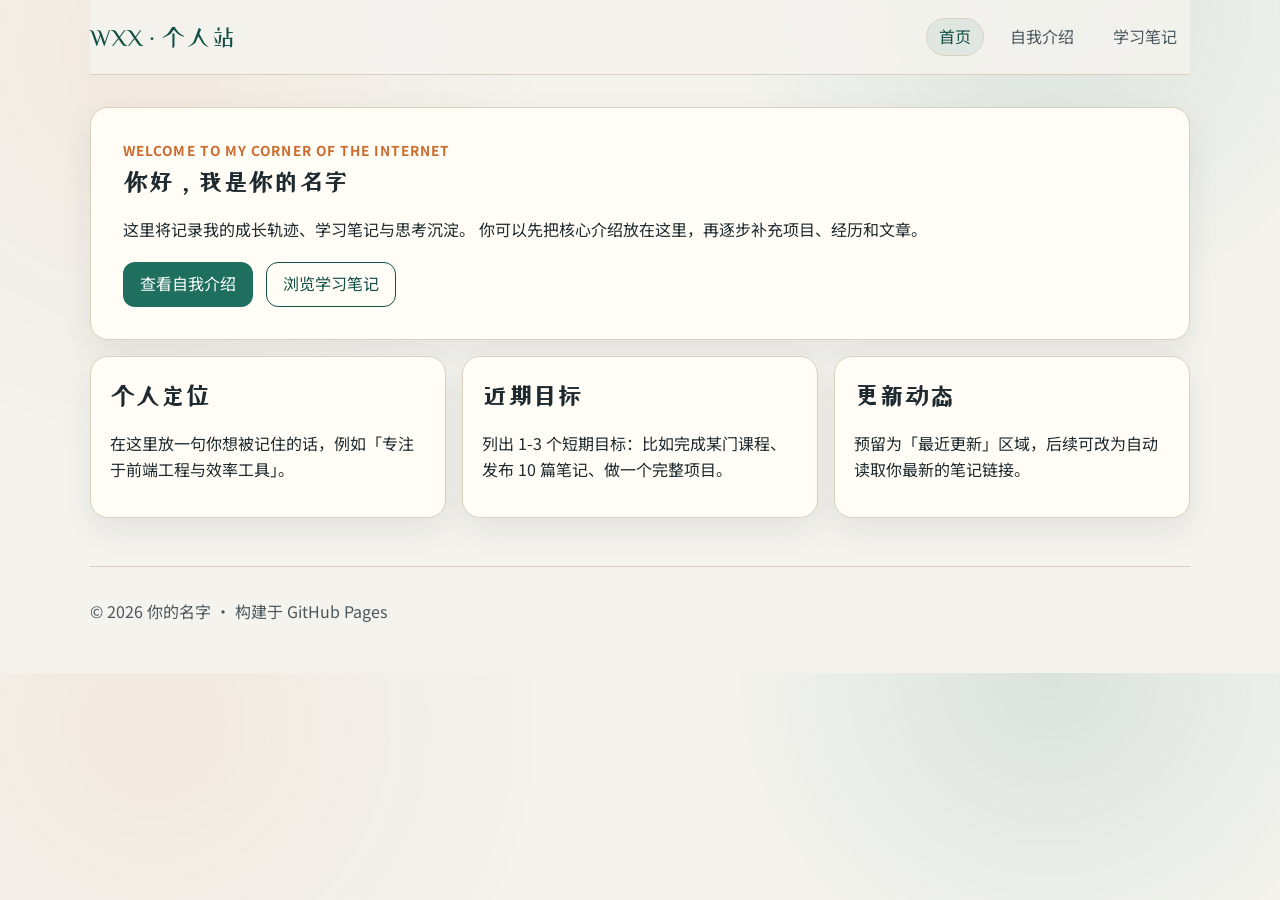
==== index.html @ ee4a26bf "建立网站框架，内容有待填充" ====
<!doctype html>
<html lang="zh-CN">
  <head>
    <meta charset="UTF-8" />
    <meta name="viewport" content="width=device-width, initial-scale=1.0" />
    <title>我的个人主页</title>
    <meta name="description" content="个人介绍、学习路径与学习笔记索引。" />
    <link rel="preconnect" href="https://fonts.googleapis.com" />
    <link rel="preconnect" href="https://fonts.gstatic.com" crossorigin />
    <link href="https://fonts.googleapis.com/css2?family=ZCOOL+XiaoWei&family=Noto+Sans+SC:wght@400;500;700&display=swap" rel="stylesheet" />
    <link rel="stylesheet" href="assets/css/styles.css" />
    <script src="assets/js/main.js" defer></script>
  </head>
  <body>
    <header class="site-header">
      <a class="brand" href="index.html">WXX · 个人站</a>
      <button class="menu-toggle" id="menuToggle" aria-expanded="false" aria-controls="siteNav">菜单</button>
      <nav id="siteNav" class="site-nav" data-open="false">
        <a href="index.html" data-nav="home">首页</a>
        <a href="about.html" data-nav="about">自我介绍</a>
        <a href="notes.html" data-nav="notes">学习笔记</a>
      </nav>
    </header>

    <main>
      <section class="hero">
        <p class="hero-tag">Welcome to my corner of the internet</p>
        <h1>你好，我是你的名字</h1>
        <p>
          这里将记录我的成长轨迹、学习笔记与思考沉淀。
          你可以先把核心介绍放在这里，再逐步补充项目、经历和文章。
        </p>
        <div class="hero-actions">
          <a class="button" href="about.html">查看自我介绍</a>
          <a class="button ghost" href="notes.html">浏览学习笔记</a>
        </div>
      </section>

      <section class="panel-grid">
        <article class="panel">
          <h2>个人定位</h2>
          <p>在这里放一句你想被记住的话，例如「专注于前端工程与效率工具」。</p>
        </article>
        <article class="panel">
          <h2>近期目标</h2>
          <p>列出 1-3 个短期目标：比如完成某门课程、发布 10 篇笔记、做一个完整项目。</p>
        </article>
        <article class="panel">
          <h2>更新动态</h2>
          <p>预留为「最近更新」区域，后续可改为自动读取你最新的笔记链接。</p>
        </article>
      </section>
    </main>

    <footer class="site-footer">
      <p>© <span id="year"></span> 你的名字 · 构建于 GitHub Pages</p>
    </footer>
  </body>
</html>
---- assets/css/styles.css ----
:root {
  --bg: #f4f3ee;
  --paper: #fffdf6;
  --ink: #1e2a2f;
  --soft-ink: #4a585e;
  --line: #d9d1bd;
  --brand: #1f6f5f;
  --brand-strong: #124f44;
  --accent: #cc6b2c;
  --max-width: 1100px;
  --radius: 18px;
  --shadow: 0 12px 32px rgba(30, 42, 47, 0.08);
}

* {
  box-sizing: border-box;
}

body {
  margin: 0;
  color: var(--ink);
  background:
    radial-gradient(circle at 12% 8%, rgba(204, 107, 44, 0.08), transparent 32%),
    radial-gradient(circle at 82% 0%, rgba(31, 111, 95, 0.12), transparent 26%),
    var(--bg);
  font-family: "Noto Sans SC", sans-serif;
  line-height: 1.6;
}

a {
  color: inherit;
}

.site-header,
main,
.site-footer {
  width: min(100% - 2rem, var(--max-width));
  margin-inline: auto;
}

.site-header {
  display: flex;
  align-items: center;
  justify-content: space-between;
  padding: 1.1rem 0;
  border-bottom: 1px solid var(--line);
  position: sticky;
  top: 0;
  backdrop-filter: blur(10px);
  background: rgba(244, 243, 238, 0.88);
  z-index: 10;
}

.brand {
  font-family: "ZCOOL XiaoWei", serif;
  font-size: 1.5rem;
  text-decoration: none;
  color: var(--brand-strong);
}

.site-nav {
  display: flex;
  gap: 0.8rem;
}

.site-nav a {
  text-decoration: none;
  padding: 0.35rem 0.75rem;
  border-radius: 999px;
  color: var(--soft-ink);
  border: 1px solid transparent;
}

.site-nav a[aria-current="page"] {
  border-color: var(--line);
  color: var(--brand-strong);
  background: rgba(31, 111, 95, 0.08);
}

.menu-toggle {
  display: none;
}

main {
  padding: 2rem 0 3rem;
}

.hero,
.page-hero,
.panel {
  background: var(--paper);
  border: 1px solid var(--line);
  border-radius: var(--radius);
  box-shadow: var(--shadow);
}

.hero,
.page-hero {
  padding: 2rem;
}

.hero-tag,
.note-label {
  margin: 0;
  font-size: 0.85rem;
  letter-spacing: 0.08em;
  text-transform: uppercase;
  color: var(--accent);
  font-weight: 700;
}

h1,
h2 {
  font-family: "ZCOOL XiaoWei", serif;
  line-height: 1.2;
  margin-top: 0.4rem;
}

.hero-actions {
  display: flex;
  flex-wrap: wrap;
  gap: 0.8rem;
  margin-top: 1.2rem;
}

.button {
  text-decoration: none;
  background: var(--brand);
  color: #fff;
  border-radius: 12px;
  padding: 0.55rem 1rem;
  border: 1px solid transparent;
}

.button:hover {
  background: var(--brand-strong);
}

.button.ghost {
  background: transparent;
  color: var(--brand-strong);
  border-color: var(--brand-strong);
}

.panel-grid {
  display: grid;
  gap: 1rem;
  grid-template-columns: repeat(3, minmax(0, 1fr));
  margin-top: 1rem;
}

.panel-grid.two-columns {
  grid-template-columns: repeat(2, minmax(0, 1fr));
}

.panel {
  padding: 1.2rem;
}

.panel ul,
.panel ol {
  margin: 0.4rem 0 0;
  padding-left: 1.2rem;
}

.timeline {
  display: grid;
  gap: 0.6rem;
}

.inline-link {
  color: var(--brand-strong);
  font-weight: 700;
}

.note-article pre {
  background: #142126;
  color: #f6fffd;
  padding: 0.9rem;
  border-radius: 12px;
  overflow-x: auto;
}

.site-footer {
  border-top: 1px solid var(--line);
  padding: 1rem 0 2rem;
  color: var(--soft-ink);
}

@keyframes rise {
  from {
    opacity: 0;
    transform: translateY(12px);
  }

  to {
    opacity: 1;
    transform: translateY(0);
  }
}

.hero,
.page-hero,
.panel {
  animation: rise 0.45s ease both;
}

@media (max-width: 840px) {
  .panel-grid,
  .panel-grid.two-columns {
    grid-template-columns: 1fr;
  }

  .menu-toggle {
    display: inline-flex;
    border: 1px solid var(--line);
    border-radius: 10px;
    background: var(--paper);
    color: var(--ink);
    padding: 0.35rem 0.65rem;
  }

  .site-nav {
    position: absolute;
    right: 1rem;
    top: 64px;
    flex-direction: column;
    background: var(--paper);
    border: 1px solid var(--line);
    border-radius: 12px;
    padding: 0.45rem;
    box-shadow: var(--shadow);
    display: none;
  }

  .site-nav[data-open="true"] {
    display: flex;
  }
}
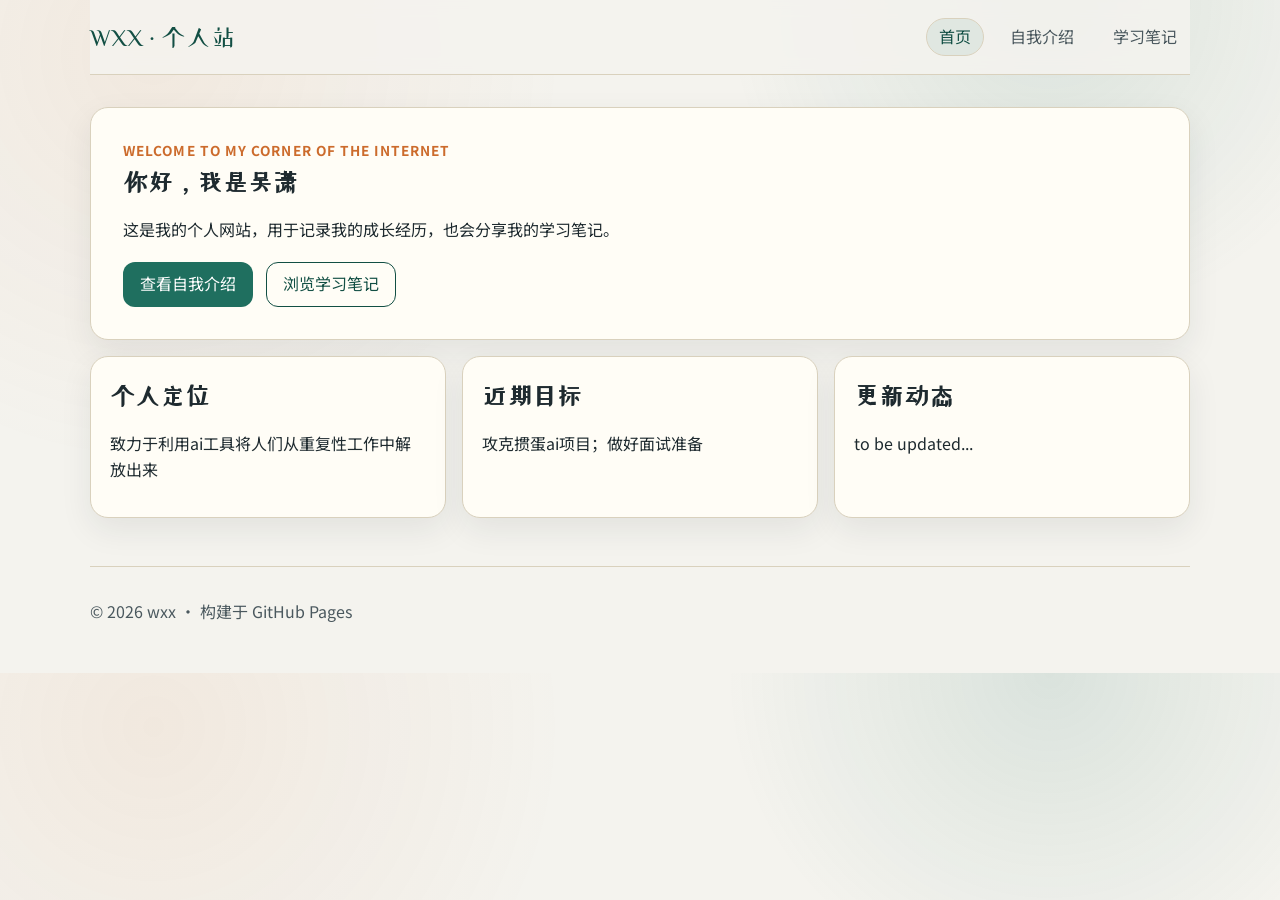
==== commit 8eb8d986: "添加个人介绍" ====
--- a/index.html
+++ b/index.html
@@ -25,10 +25,9 @@
     <main>
       <section class="hero">
         <p class="hero-tag">Welcome to my corner of the internet</p>
-        <h1>你好，我是你的名字</h1>
+        <h1>你好，我是吴潇</h1>
         <p>
-          这里将记录我的成长轨迹、学习笔记与思考沉淀。
-          你可以先把核心介绍放在这里，再逐步补充项目、经历和文章。
+          这是我的个人网站，用于记录我的成长经历，也会分享我的学习笔记。
         </p>
         <div class="hero-actions">
           <a class="button" href="about.html">查看自我介绍</a>
@@ -39,21 +38,21 @@
       <section class="panel-grid">
         <article class="panel">
           <h2>个人定位</h2>
-          <p>在这里放一句你想被记住的话，例如「专注于前端工程与效率工具」。</p>
+          <p>致力于利用ai工具将人们从重复性工作中解放出来</p>
         </article>
         <article class="panel">
           <h2>近期目标</h2>
-          <p>列出 1-3 个短期目标：比如完成某门课程、发布 10 篇笔记、做一个完整项目。</p>
+          <p>攻克掼蛋ai项目；做好面试准备</p>
         </article>
         <article class="panel">
           <h2>更新动态</h2>
-          <p>预留为「最近更新」区域，后续可改为自动读取你最新的笔记链接。</p>
+          <p>to be updated...</p>
         </article>
       </section>
     </main>
 
     <footer class="site-footer">
-      <p>© <span id="year"></span> 你的名字 · 构建于 GitHub Pages</p>
+      <p>© <span id="year"></span> wxx · 构建于 GitHub Pages</p>
     </footer>
   </body>
 </html>
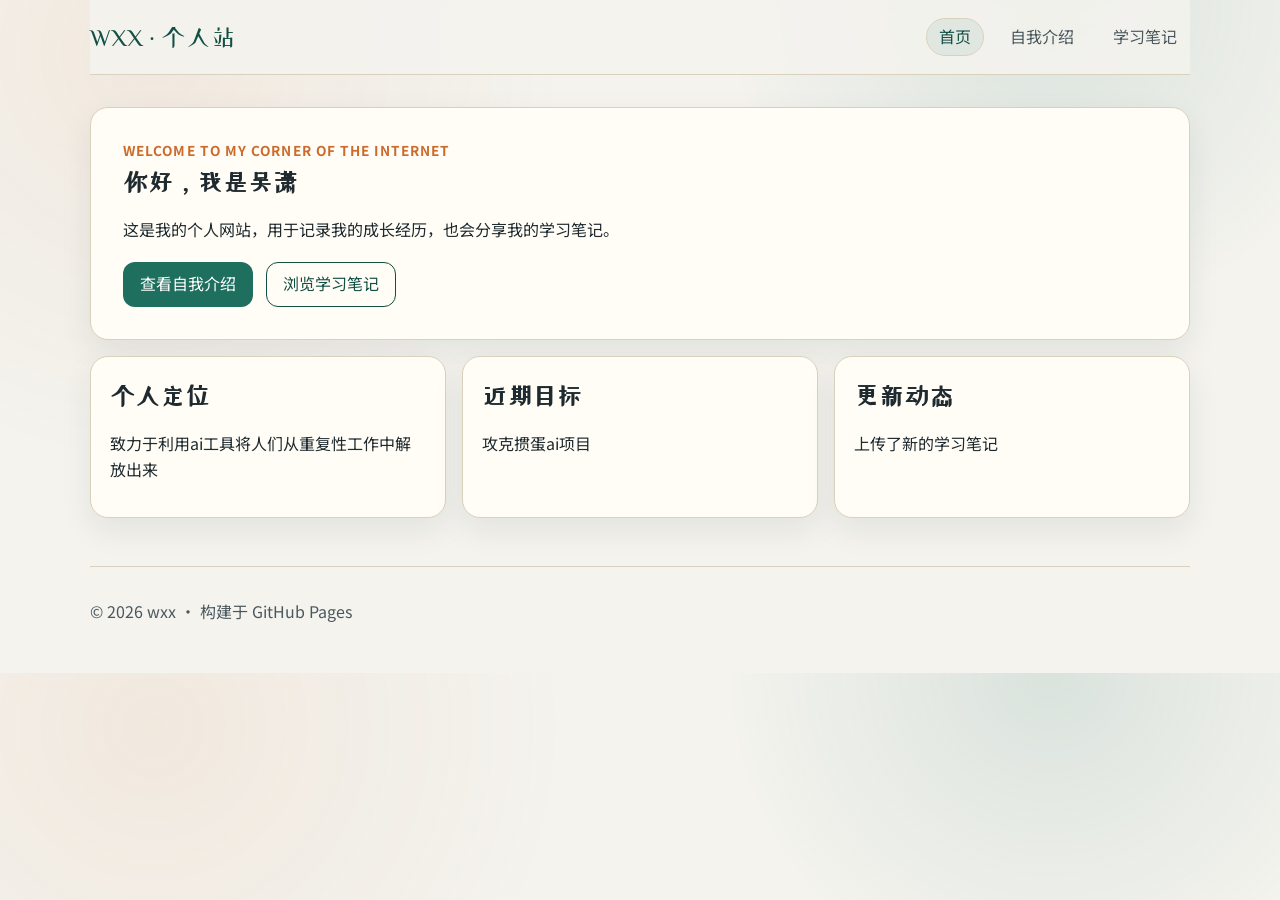
==== commit 16645b82: "更新笔记描述，更新动态" ====
--- a/index.html
+++ b/index.html
@@ -42,11 +42,11 @@
         </article>
         <article class="panel">
           <h2>近期目标</h2>
-          <p>攻克掼蛋ai项目；做好面试准备</p>
+          <p>攻克掼蛋ai项目</p>
         </article>
         <article class="panel">
           <h2>更新动态</h2>
-          <p>to be updated...</p>
+          <p>上传了新的学习笔记</p>
         </article>
       </section>
     </main>
--- a/assets/css/styles.css
+++ b/assets/css/styles.css
@@ -181,6 +181,55 @@
   overflow-x: auto;
 }
 
+.markdown-body h1,
+.markdown-body h2,
+.markdown-body h3,
+.markdown-body h4 {
+  margin-top: 1.2rem;
+  margin-bottom: 0.5rem;
+}
+
+.markdown-body p,
+.markdown-body ul,
+.markdown-body ol,
+.markdown-body blockquote,
+.markdown-body pre {
+  margin-top: 0.6rem;
+  margin-bottom: 0.6rem;
+}
+
+.markdown-body code {
+  background: rgba(20, 33, 38, 0.08);
+  border-radius: 6px;
+  padding: 0.1rem 0.35rem;
+}
+
+.markdown-body pre code {
+  background: transparent;
+  padding: 0;
+}
+
+.markdown-body blockquote {
+  border-left: 4px solid var(--line);
+  margin-left: 0;
+  padding-left: 0.9rem;
+  color: var(--soft-ink);
+}
+
+.markdown-body table {
+  border-collapse: collapse;
+  width: 100%;
+  display: block;
+  overflow-x: auto;
+}
+
+.markdown-body th,
+.markdown-body td {
+  border: 1px solid var(--line);
+  padding: 0.4rem 0.6rem;
+  text-align: left;
+}
+
 .site-footer {
   border-top: 1px solid var(--line);
   padding: 1rem 0 2rem;
